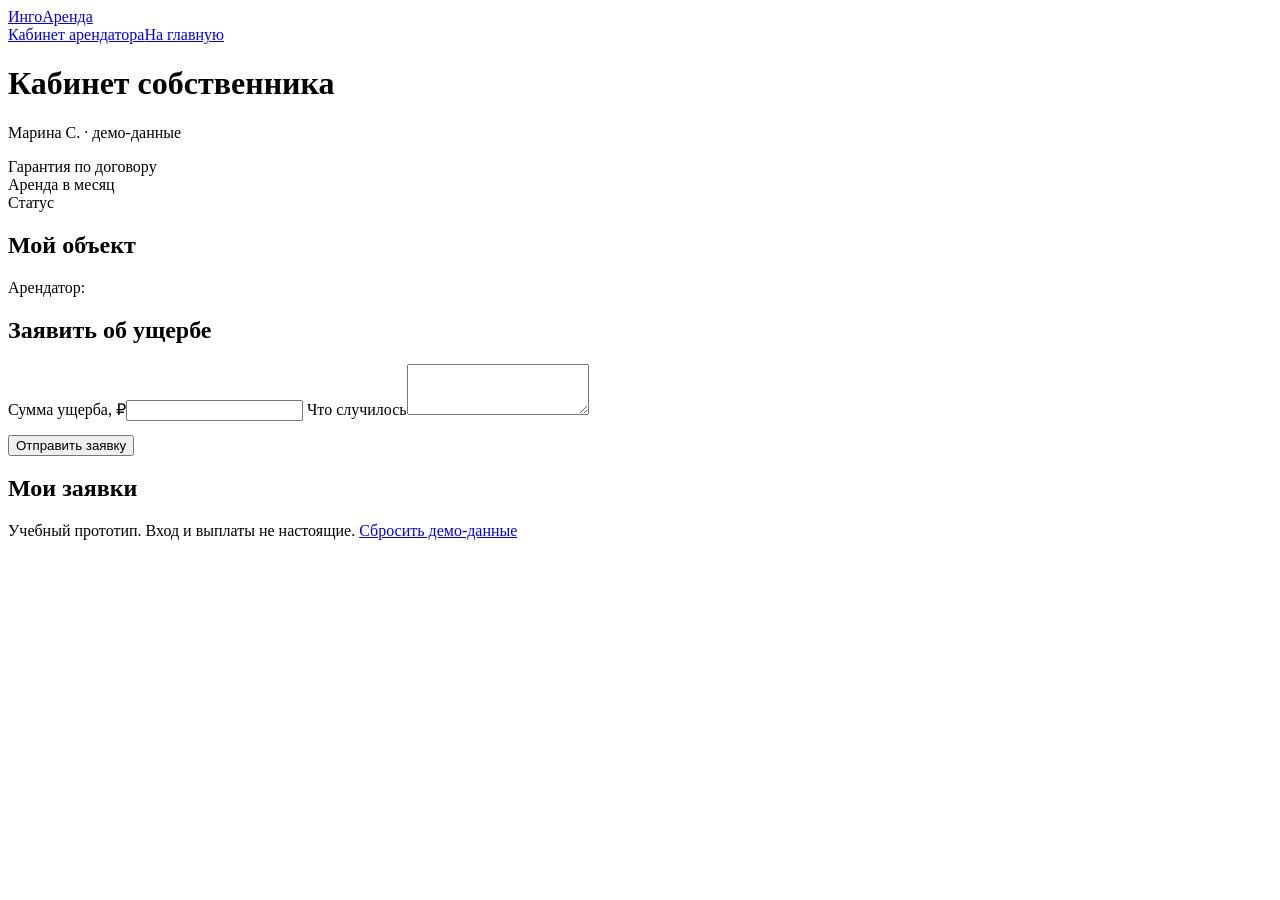
==== landlord.html @ ead98b64 "Add files via upload" ====
<!DOCTYPE html>
<html lang="ru"><head><meta charset="utf-8"><meta name="viewport" content="width=device-width, initial-scale=1">
<title>Кабинет собственника — ИнгоАренда</title>
<link href="https://fonts.googleapis.com/css2?family=Onest:wght@400;500;700&family=Unbounded:wght@700&display=swap" rel="stylesheet">
<link rel="stylesheet" href="assets/cabinet.css"></head>
<body>
<header class="top"><div class="in"><a class="logo" href="index.html">ИнгоАренда</a>
<nav><a href="tenant.html">Кабинет арендатора</a><a href="index.html">На главную</a></nav></div></header>
<main>
<h1>Кабинет собственника</h1><p class="sub">Марина С. · демо-данные</p>
<div class="grid">
<div class="card"><div class="k">Гарантия по договору</div><div class="v" id="guar"></div></div>
<div class="card"><div class="k">Аренда в месяц</div><div class="v" id="rent"></div></div>
<div class="card"><div class="k">Статус</div><div style="margin-top:8px"><span id="status"></span></div></div>
</div>
<div class="card"><h2>Мой объект</h2><p id="addr"></p>
<p class="k">Арендатор: <span id="tenant"></span></p><p class="k" id="last"></p></div>
<div class="card"><h2>Заявить об ущербе</h2>
<form id="claimForm" novalidate>
<label for="amount">Сумма ущерба, ₽</label><input id="amount" type="number" min="1" step="100">
<label for="text">Что случилось</label><textarea id="text" rows="3" maxlength="300"></textarea>
<div class="row" style="margin-top:14px"><button class="btn" type="submit">Отправить заявку</button></div>
<p class="msg" id="msg" role="status"></p></form></div>
<div class="card"><h2>Мои заявки</h2><ul class="claims" id="claims"></ul></div>
<p class="note">Учебный прототип. Вход и выплаты не настоящие. <a href="#" onclick="resetDemo();return false">Сбросить демо-данные</a></p>
</main>
<script src="assets/common.js"></script><script src="assets/landlord.js"></script>
</body></html>
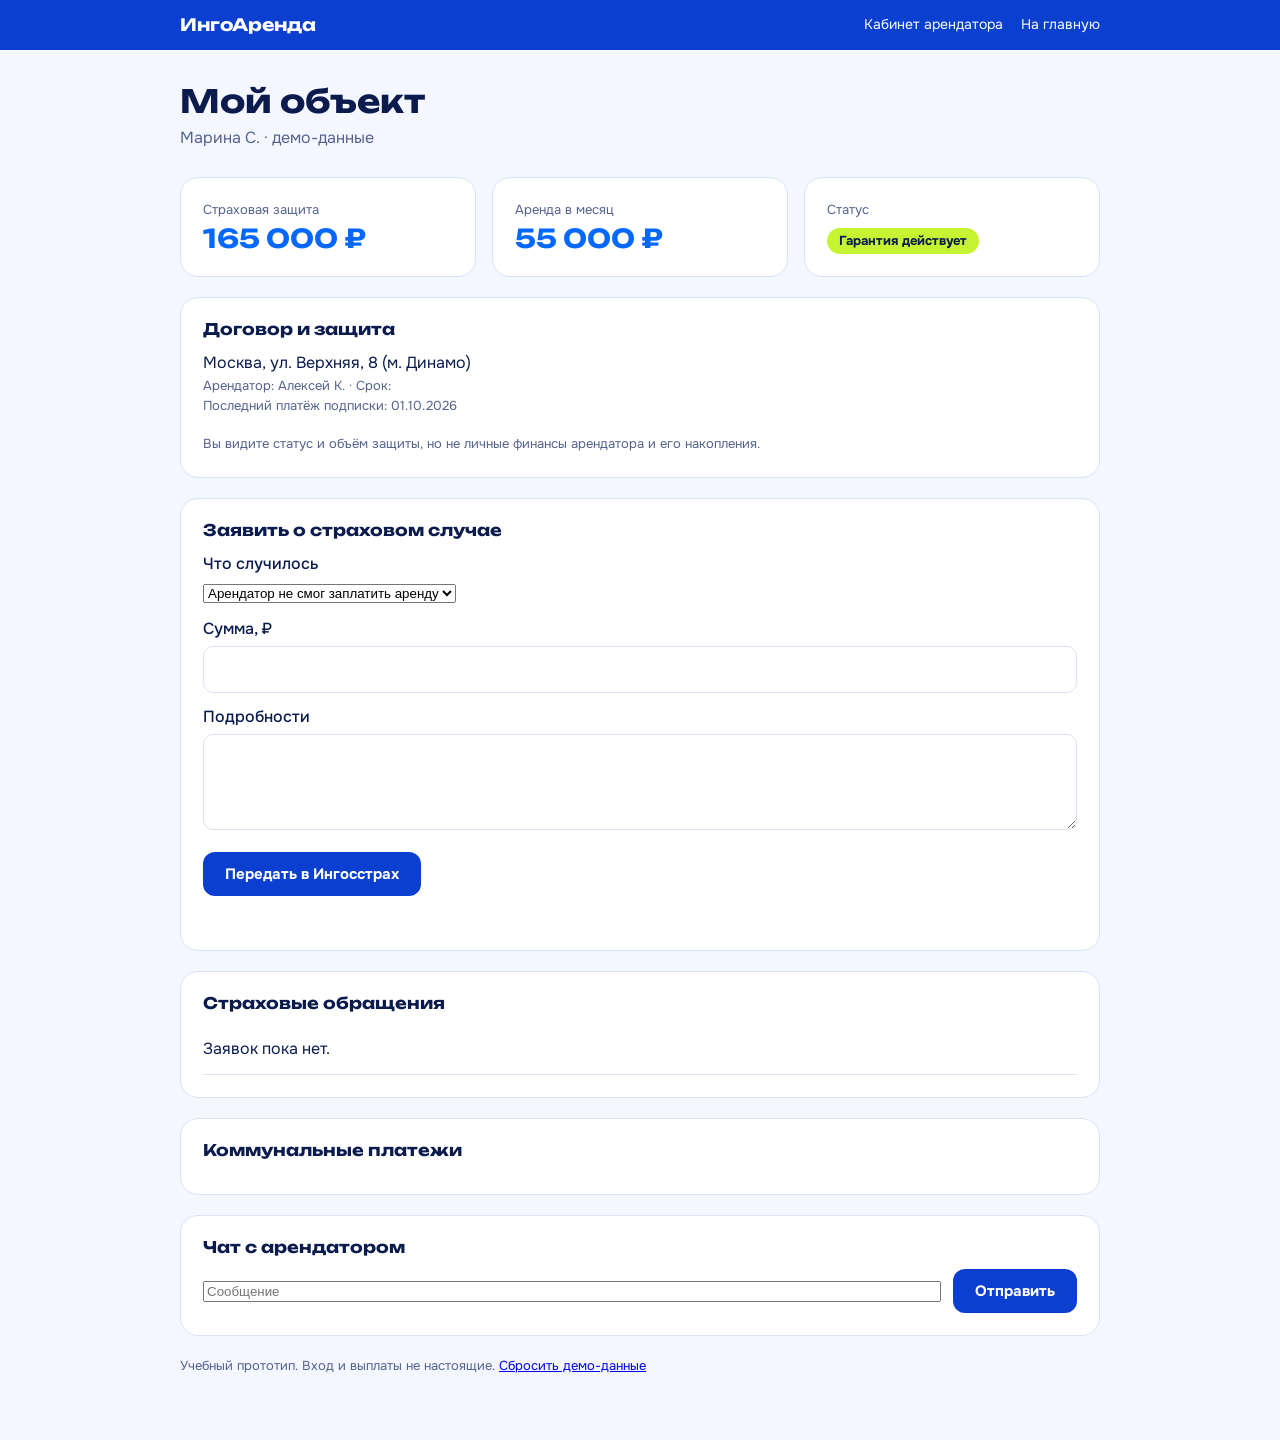
==== commit 6c26b6a7: "Update landlord.html" ====
--- a/landlord.html
+++ b/landlord.html
@@ -7,21 +7,29 @@
 <header class="top"><div class="in"><a class="logo" href="index.html">ИнгоАренда</a>
 <nav><a href="tenant.html">Кабинет арендатора</a><a href="index.html">На главную</a></nav></div></header>
 <main>
-<h1>Кабинет собственника</h1><p class="sub">Марина С. · демо-данные</p>
+<h1>Мой объект</h1><p class="sub">Марина С. · демо-данные</p>
 <div class="grid">
-<div class="card"><div class="k">Гарантия по договору</div><div class="v" id="guar"></div></div>
+<div class="card"><div class="k">Страховая защита</div><div class="v" id="guar"></div><div class="k" id="covM"></div></div>
 <div class="card"><div class="k">Аренда в месяц</div><div class="v" id="rent"></div></div>
 <div class="card"><div class="k">Статус</div><div style="margin-top:8px"><span id="status"></span></div></div>
 </div>
-<div class="card"><h2>Мой объект</h2><p id="addr"></p>
-<p class="k">Арендатор: <span id="tenant"></span></p><p class="k" id="last"></p></div>
-<div class="card"><h2>Заявить об ущербе</h2>
+<div class="card"><h2>Договор и защита</h2><p id="addr"></p>
+<p class="k">Арендатор: <span id="tenant"></span> · Срок: <span id="term"></span></p>
+<p class="k" id="last"></p><p class="k" id="plan"></p>
+<p class="note">Вы видите статус и объём защиты, но не личные финансы арендатора и его накопления.</p></div>
+<div class="card"><h2>Заявить о страховом случае</h2>
 <form id="claimForm" novalidate>
-<label for="amount">Сумма ущерба, ₽</label><input id="amount" type="number" min="1" step="100">
-<label for="text">Что случилось</label><textarea id="text" rows="3" maxlength="300"></textarea>
-<div class="row" style="margin-top:14px"><button class="btn" type="submit">Отправить заявку</button></div>
+<label for="kind">Что случилось</label><select id="kind"><option>Арендатор не смог заплатить аренду</option><option>Ущерб имуществу</option></select>
+<label for="amount">Сумма, ₽</label><input id="amount" type="number" min="1" step="100">
+<label for="text">Подробности</label><textarea id="text" rows="3" maxlength="300"></textarea>
+<div class="row" style="margin-top:14px"><button class="btn" type="submit">Передать в Ингосстрах</button></div>
 <p class="msg" id="msg" role="status"></p></form></div>
-<div class="card"><h2>Мои заявки</h2><ul class="claims" id="claims"></ul></div>
+<div class="two">
+<div class="card"><h2>Страховые обращения</h2><ul class="claims" id="claims"></ul></div>
+<div class="card"><h2>Коммунальные платежи</h2><ul class="claims" id="bills"></ul></div>
+</div>
+<div class="card"><h2>Чат с арендатором</h2><ul class="chat" id="chat"></ul>
+<form id="chatForm" class="row" novalidate><input id="chatT" type="text" placeholder="Сообщение" style="flex:1"><button class="btn" type="submit">Отправить</button></form></div>
 <p class="note">Учебный прототип. Вход и выплаты не настоящие. <a href="#" onclick="resetDemo();return false">Сбросить демо-данные</a></p>
 </main>
 <script src="assets/common.js"></script><script src="assets/landlord.js"></script>
--- a/assets/cabinet.css
+++ b/assets/cabinet.css
@@ -0,0 +1,37 @@
+:root{--ink:#0B1B4D;--ingos:#0A3FD0;--cian:#0468FF;--cyan:#3CC8FF;--lime:#C6F432;--bg:#F4F7FF;--line:#D9E2F7;--mute:#55638C;--r:18px}
+*{box-sizing:border-box;margin:0}
+body{font:400 16px/1.55 Onest,system-ui,sans-serif;color:var(--ink);background:var(--bg)}
+h1,h2{font-family:Unbounded,Onest,sans-serif;line-height:1.2}
+.top{background:var(--ingos);color:#fff}
+.top .in{max-width:960px;margin:0 auto;padding:14px 20px;display:flex;justify-content:space-between;align-items:center;gap:12px;flex-wrap:wrap}
+.top a{color:#fff;text-decoration:none;font-size:14px}
+.top .logo{font:700 17px Unbounded,sans-serif}
+.top nav{display:flex;gap:18px}
+main{max-width:960px;margin:0 auto;padding:32px 20px 64px}
+h1{font-size:clamp(24px,4vw,32px);margin-bottom:6px}
+.sub{color:var(--mute);margin-bottom:26px}
+.grid{display:grid;grid-template-columns:repeat(3,1fr);gap:16px;margin-bottom:20px}
+.card{background:#fff;border:1px solid var(--line);border-radius:var(--r);padding:22px;margin-bottom:20px}
+.grid .card{margin:0}
+.card h2{font-size:16px;margin-bottom:12px}
+.k{color:var(--mute);font-size:13px}
+.v{font:700 26px Unbounded,sans-serif;color:var(--cian);margin-top:2px}
+.badge{display:inline-block;padding:3px 12px;border-radius:99px;font-weight:700;font-size:13px;background:var(--lime)}
+.badge.off{background:#E5E9F5;color:var(--mute)}
+.badge.wait{background:#FFE9B8}
+table{border-collapse:collapse;width:100%;font-size:15px}
+th,td{text-align:left;padding:10px 8px;border-bottom:1px solid var(--line)}
+th{color:var(--mute);font-weight:500;font-size:13px}
+.btn{background:var(--ingos);color:#fff;border:0;border-radius:12px;padding:12px 22px;font:700 15px Onest,sans-serif;cursor:pointer}
+.btn:hover{background:var(--cian)}
+.btn.alt{background:#fff;color:var(--ingos);border:2px solid var(--ingos)}
+.row{display:flex;gap:12px;flex-wrap:wrap;align-items:center}
+label{display:block;font-weight:500;margin:12px 0 4px}
+input[type=number],textarea{width:100%;padding:10px;border:1px solid var(--line);border-radius:10px;font:inherit}
+.msg{margin-top:12px;font-size:14px;min-height:20px}
+.msg.err{color:#B3341F}.msg.ok{color:#0B7A3B}
+ul.claims{list-style:none;padding:0}
+ul.claims li{padding:12px 0;border-bottom:1px solid var(--line);display:flex;justify-content:space-between;gap:12px}
+.note{font-size:13px;color:var(--mute);margin-top:18px}
+:focus-visible{outline:3px solid var(--cyan);outline-offset:2px}
+@media(max-width:760px){.grid{grid-template-columns:1fr}}
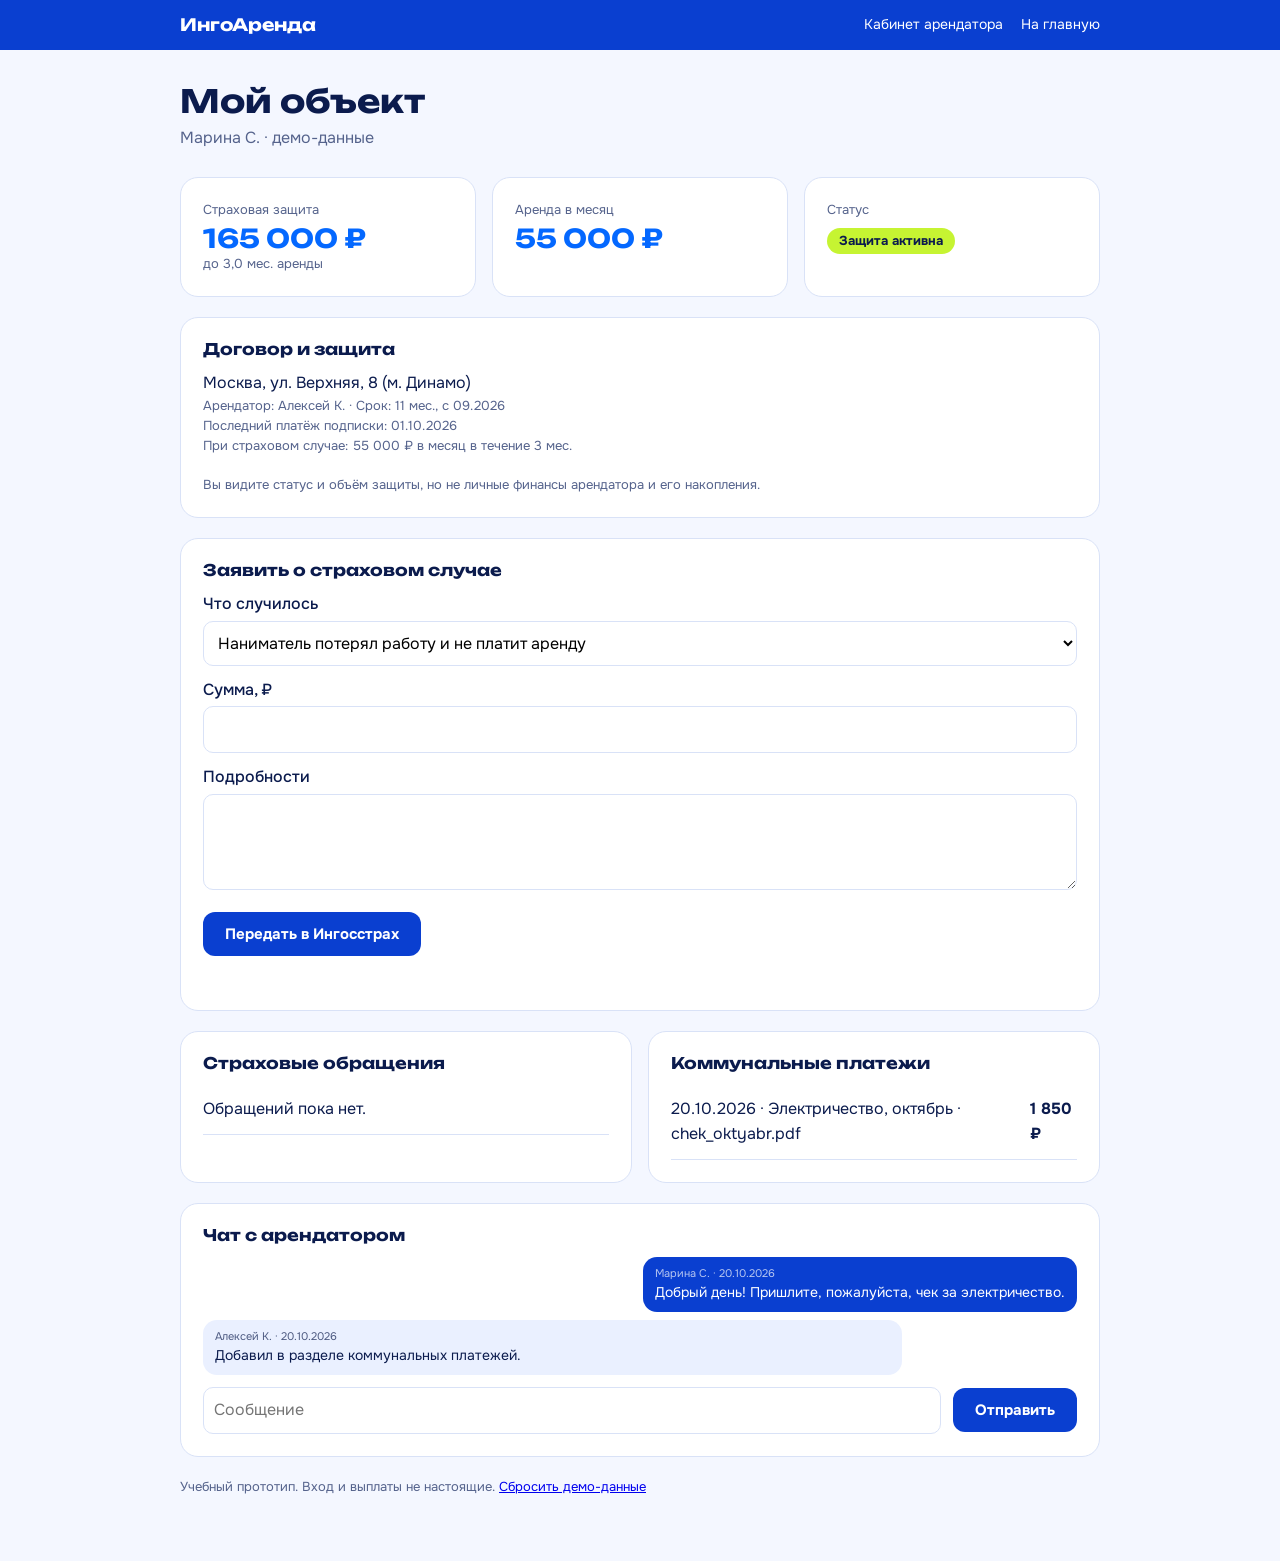
==== commit e4268f38: "Add files via upload" ====
--- a/landlord.html
+++ b/landlord.html
@@ -19,7 +19,7 @@
 <p class="note">Вы видите статус и объём защиты, но не личные финансы арендатора и его накопления.</p></div>
 <div class="card"><h2>Заявить о страховом случае</h2>
 <form id="claimForm" novalidate>
-<label for="kind">Что случилось</label><select id="kind"><option>Арендатор не смог заплатить аренду</option><option>Ущерб имуществу</option></select>
+<label for="kind">Что случилось</label><select id="kind"><option>Наниматель потерял работу и не платит аренду</option><option>Другое обращение</option></select>
 <label for="amount">Сумма, ₽</label><input id="amount" type="number" min="1" step="100">
 <label for="text">Подробности</label><textarea id="text" rows="3" maxlength="300"></textarea>
 <div class="row" style="margin-top:14px"><button class="btn" type="submit">Передать в Ингосстрах</button></div>
--- a/assets/cabinet.css
+++ b/assets/cabinet.css
@@ -35,3 +35,12 @@
 .note{font-size:13px;color:var(--mute);margin-top:18px}
 :focus-visible{outline:3px solid var(--cyan);outline-offset:2px}
 @media(max-width:760px){.grid{grid-template-columns:1fr}}
+.chat{list-style:none;padding:0;max-height:240px;overflow:auto;display:flex;flex-direction:column;gap:8px;margin-bottom:12px}
+.chat li{max-width:80%;padding:8px 12px;border-radius:14px;background:#EAF0FF;font-size:14px}
+.chat li.me{align-self:flex-end;background:var(--ingos);color:#fff}
+.chat small{display:block;opacity:.7;font-size:11px}
+input[type=text],select{width:100%;padding:10px;border:1px solid var(--line);border-radius:10px;font:inherit;background:#fff}
+input[type=range]{width:100%;accent-color:var(--cian)}
+.two{display:grid;grid-template-columns:1fr 1fr;gap:16px}
+.plans label{display:flex;gap:8px;align-items:flex-start;font-weight:400;margin:8px 0;padding:10px;border:1px solid var(--line);border-radius:12px}
+@media(max-width:760px){.two{grid-template-columns:1fr}}
